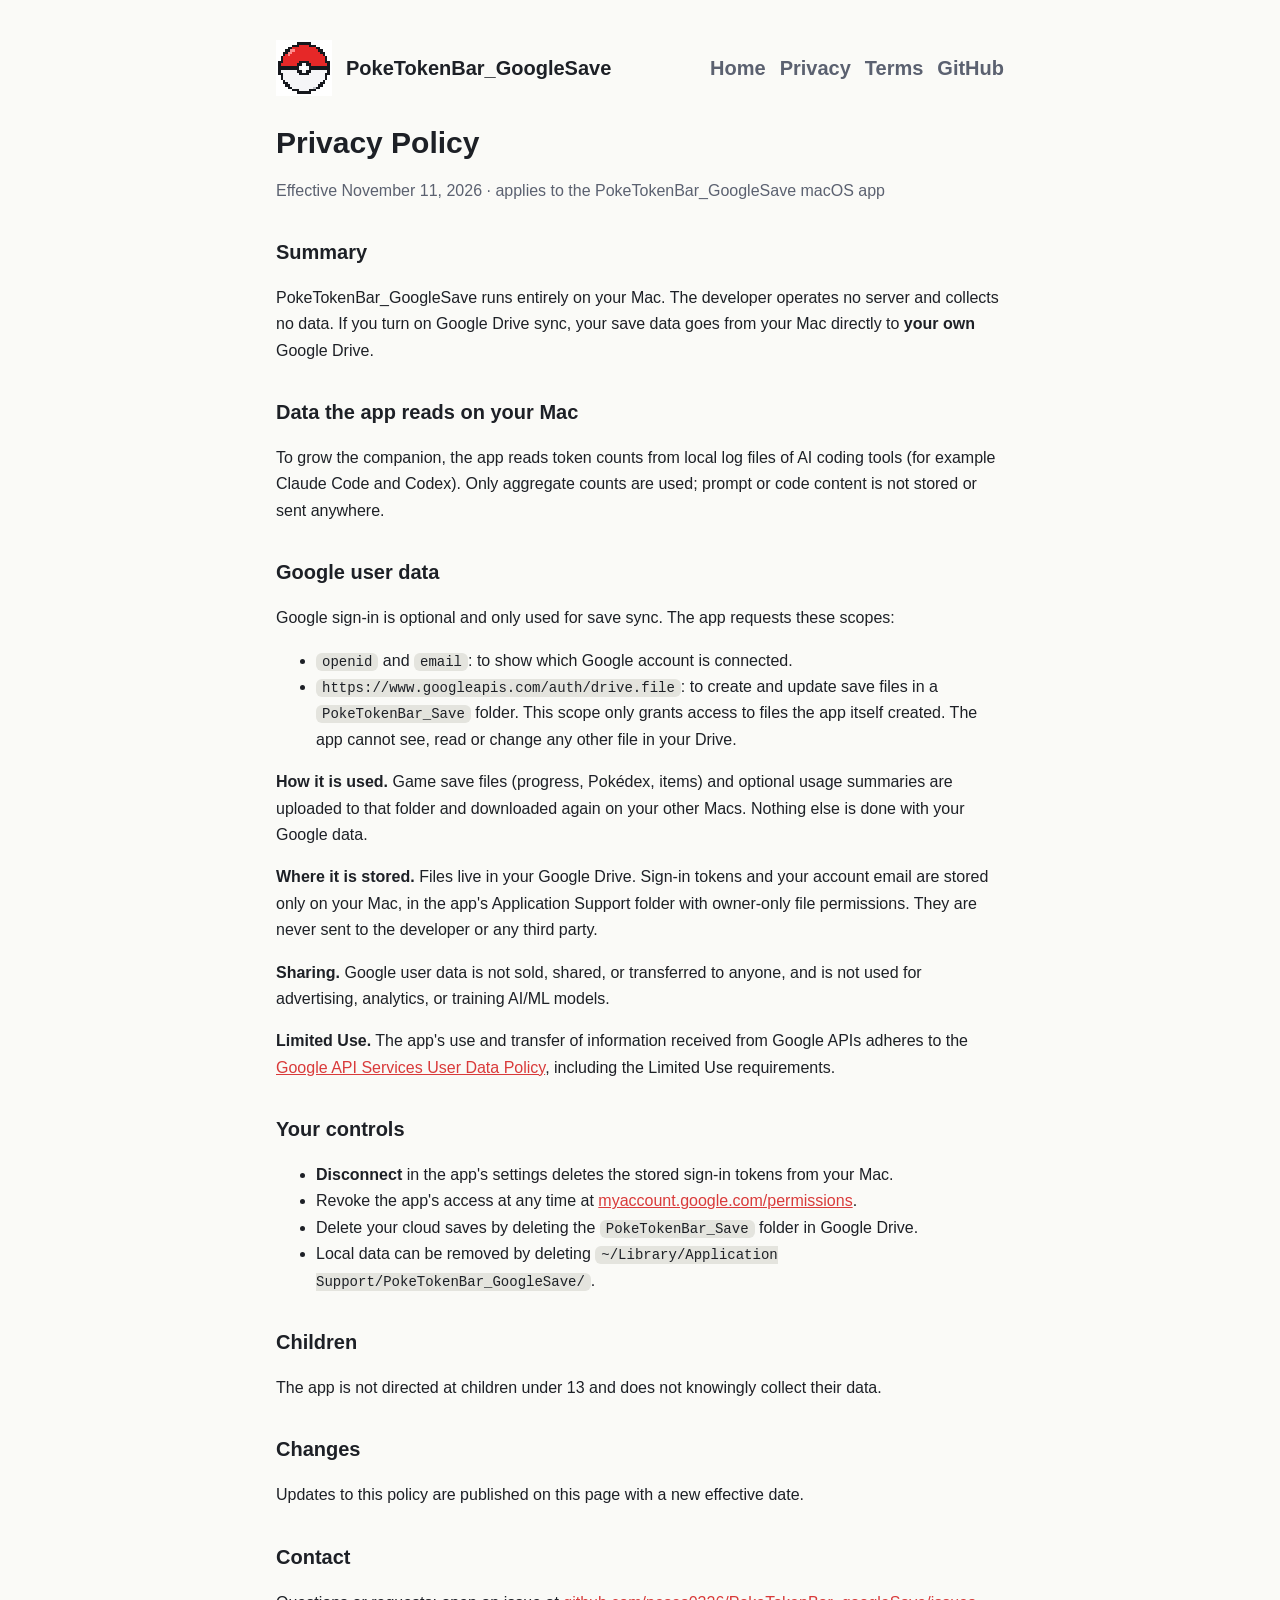
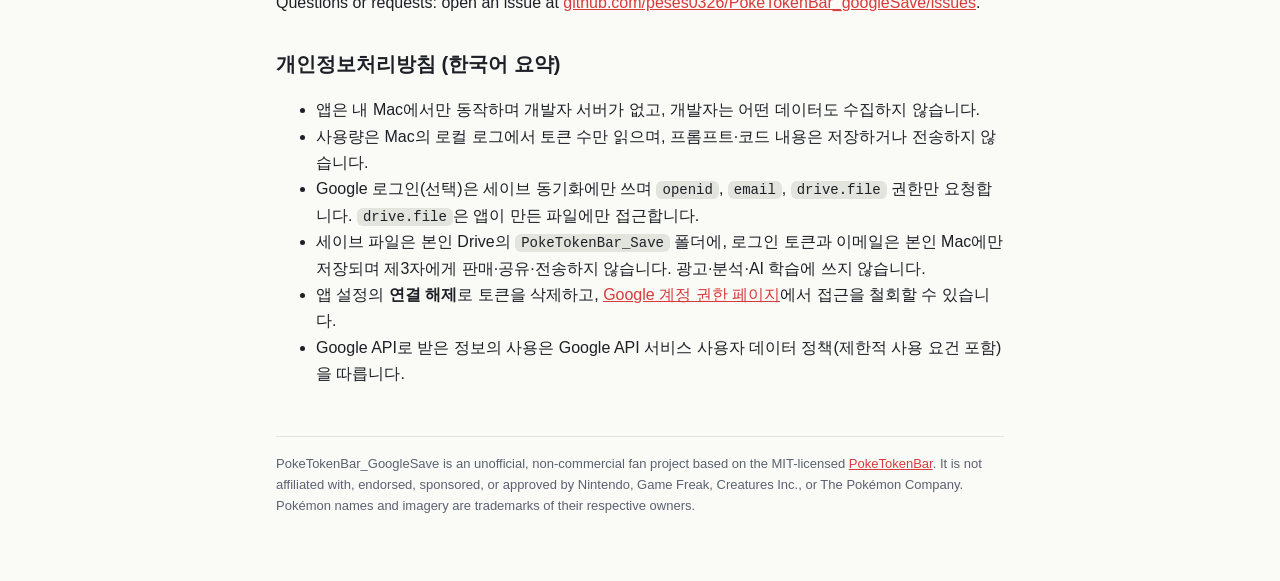
==== privacy.html @ cb00411c "feat(pages): add home, privacy policy and terms pages Co-Authored-By: Claude Opus 5.5 <noreply@anthr" ====
<!doctype html>
<html lang="en">
<head>
<meta charset="utf-8">
<meta name="viewport" content="width=device-width, initial-scale=1">
<title>Privacy Policy · PokeTokenBar_GoogleSave</title>
<link rel="icon" href="assets/logo.png">
<link rel="stylesheet" href="style.css">
</head>
<body>
<main>
<header>
  <img src="assets/logo.png" alt="PokeTokenBar_GoogleSave logo">
  <a href="./">PokeTokenBar_GoogleSave</a>
  <nav><a href="./">Home</a><a href="privacy.html">Privacy</a><a href="terms.html">Terms</a><a href="https://github.com/peses0326/PokeTokenBar_googleSave">GitHub</a></nav>
</header>
<h1>Privacy Policy</h1>
<p class="muted">Effective November 11, 2026 · applies to the PokeTokenBar_GoogleSave macOS app</p>

<h2>Summary</h2>
<p>PokeTokenBar_GoogleSave runs entirely on your Mac. The developer operates no server and collects no data.
If you turn on Google Drive sync, your save data goes from your Mac directly to <strong>your own</strong> Google Drive.</p>

<h2>Data the app reads on your Mac</h2>
<p>To grow the companion, the app reads token counts from local log files of AI coding tools (for example Claude Code and Codex).
Only aggregate counts are used; prompt or code content is not stored or sent anywhere.</p>

<h2>Google user data</h2>
<p>Google sign-in is optional and only used for save sync. The app requests these scopes:</p>
<ul>
  <li><code>openid</code> and <code>email</code>: to show which Google account is connected.</li>
  <li><code>https://www.googleapis.com/auth/drive.file</code>: to create and update save files in a <code>PokeTokenBar_Save</code> folder. This scope only grants access to files the app itself created. The app cannot see, read or change any other file in your Drive.</li>
</ul>
<p><strong>How it is used.</strong> Game save files (progress, Pokédex, items) and optional usage summaries are uploaded to that folder and downloaded again on your other Macs. Nothing else is done with your Google data.</p>
<p><strong>Where it is stored.</strong> Files live in your Google Drive. Sign-in tokens and your account email are stored only on your Mac,
in the app's Application Support folder with owner-only file permissions. They are never sent to the developer or any third party.</p>
<p><strong>Sharing.</strong> Google user data is not sold, shared, or transferred to anyone, and is not used for advertising, analytics, or training AI/ML models.</p>
<p><strong>Limited Use.</strong> The app's use and transfer of information received from Google APIs adheres to the
<a href="https://developers.google.com/terms/api-services-user-data-policy">Google API Services User Data Policy</a>, including the Limited Use requirements.</p>

<h2>Your controls</h2>
<ul>
  <li><strong>Disconnect</strong> in the app's settings deletes the stored sign-in tokens from your Mac.</li>
  <li>Revoke the app's access at any time at <a href="https://myaccount.google.com/permissions">myaccount.google.com/permissions</a>.</li>
  <li>Delete your cloud saves by deleting the <code>PokeTokenBar_Save</code> folder in Google Drive.</li>
  <li>Local data can be removed by deleting <code>~/Library/Application Support/PokeTokenBar_GoogleSave/</code>.</li>
</ul>

<h2>Children</h2>
<p>The app is not directed at children under 13 and does not knowingly collect their data.</p>

<h2>Changes</h2>
<p>Updates to this policy are published on this page with a new effective date.</p>

<h2>Contact</h2>
<p>Questions or requests: open an issue at <a href="https://github.com/peses0326/PokeTokenBar_googleSave/issues">github.com/peses0326/PokeTokenBar_googleSave/issues</a>.</p>

<h2>개인정보처리방침 (한국어 요약)</h2>
<ul>
  <li>앱은 내 Mac에서만 동작하며 개발자 서버가 없고, 개발자는 어떤 데이터도 수집하지 않습니다.</li>
  <li>사용량은 Mac의 로컬 로그에서 토큰 수만 읽으며, 프롬프트·코드 내용은 저장하거나 전송하지 않습니다.</li>
  <li>Google 로그인(선택)은 세이브 동기화에만 쓰며 <code>openid</code>, <code>email</code>, <code>drive.file</code> 권한만 요청합니다. <code>drive.file</code>은 앱이 만든 파일에만 접근합니다.</li>
  <li>세이브 파일은 본인 Drive의 <code>PokeTokenBar_Save</code> 폴더에, 로그인 토큰과 이메일은 본인 Mac에만 저장되며 제3자에게 판매·공유·전송하지 않습니다. 광고·분석·AI 학습에 쓰지 않습니다.</li>
  <li>앱 설정의 <strong>연결 해제</strong>로 토큰을 삭제하고, <a href="https://myaccount.google.com/permissions">Google 계정 권한 페이지</a>에서 접근을 철회할 수 있습니다.</li>
  <li>Google API로 받은 정보의 사용은 Google API 서비스 사용자 데이터 정책(제한적 사용 요건 포함)을 따릅니다.</li>
</ul>
<footer>
  PokeTokenBar_GoogleSave is an unofficial, non-commercial fan project based on the MIT-licensed
  <a href="https://github.com/chattymin/PokeTokenBar">PokeTokenBar</a>. It is not affiliated with, endorsed, sponsored, or approved by
  Nintendo, Game Freak, Creatures Inc., or The Pokémon Company. Pokémon names and imagery are trademarks of their respective owners.
</footer>
</main>
</body>
</html>
---- style.css ----
:root { --bg:#fafaf7; --fg:#1d2026; --muted:#5b6170; --card:#ffffff; --line:#e4e4de; --accent:#d93a3a; }
@media (prefers-color-scheme: dark) { :root { --bg:#14161b; --fg:#e8e9ec; --muted:#9aa0ad; --card:#1c1f26; --line:#2b2f38; --accent:#ff6b6b; } }
* { box-sizing: border-box; }
body { margin:0; background:var(--bg); color:var(--fg); font:16px/1.65 -apple-system, BlinkMacSystemFont, "Segoe UI", "Apple SD Gothic Neo", "Noto Sans KR", sans-serif; }
main { max-width: 760px; margin: 0 auto; padding: 40px 16px 64px; }
header { display:flex; align-items:center; gap:14px; margin-bottom: 28px; }
header img { width:56px; height:56px; image-rendering: pixelated; }
header a { color:inherit; text-decoration:none; font-weight:700; font-size:20px; }
nav { margin-left:auto; display:flex; gap:14px; font-size:14px; }
nav a { color:var(--muted); text-decoration:none; } nav a:hover { color:var(--accent); }
h1 { font-size: 30px; line-height:1.25; margin: 0 0 8px; }
h2 { font-size: 20px; margin: 32px 0 8px; }
p, li { color: var(--fg); } .muted { color: var(--muted); }
a { color: var(--accent); }
.card { background:var(--card); border:1px solid var(--line); border-radius:14px; padding:20px 22px; margin:16px 0; }
.hero { display:flex; gap:18px; align-items:center; } .hero img { width:96px; image-rendering: pixelated; }
code { background: var(--line); padding: 1px 6px; border-radius: 6px; font-size: 14px; }
footer { margin-top: 48px; font-size: 13px; color: var(--muted); border-top:1px solid var(--line); padding-top: 16px; }
@media (max-width: 560px) { header { flex-wrap: wrap; } nav { margin-left:0; width:100%; } .hero { flex-direction: column; align-items:flex-start; } }
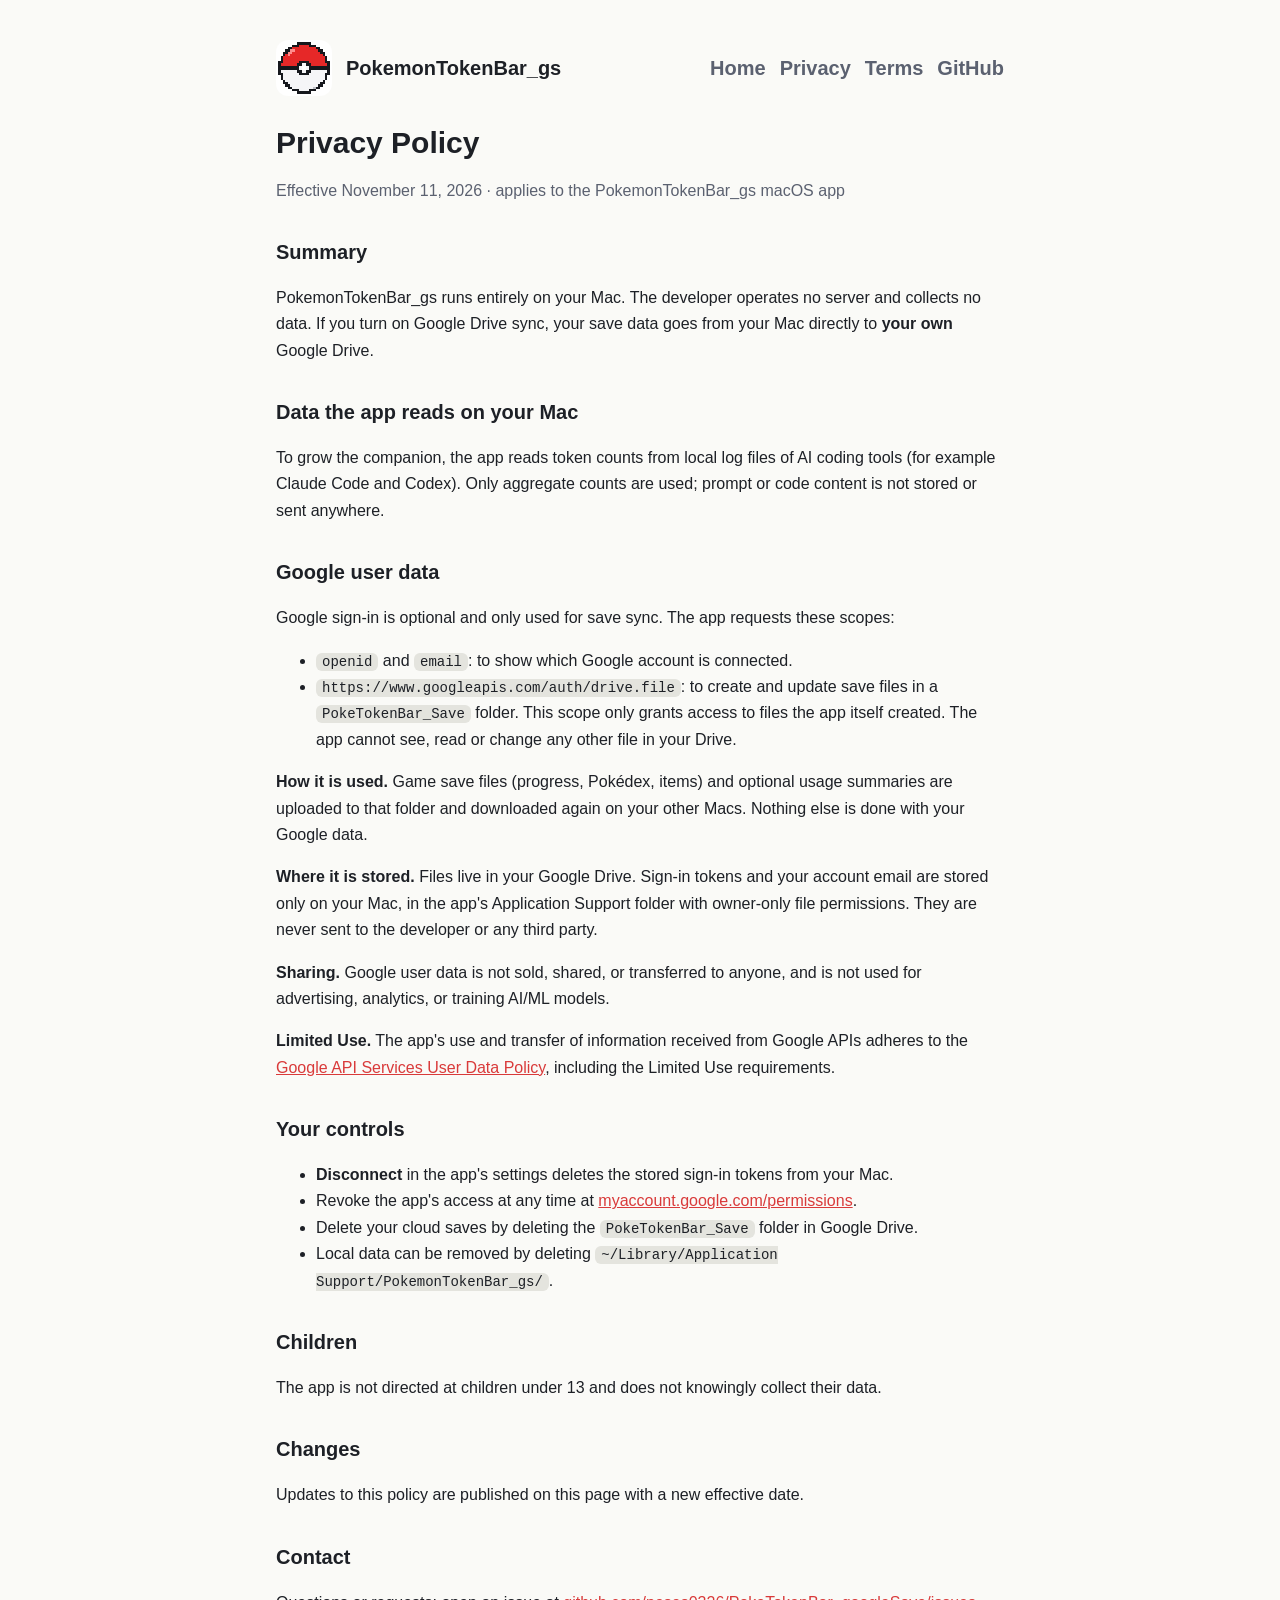
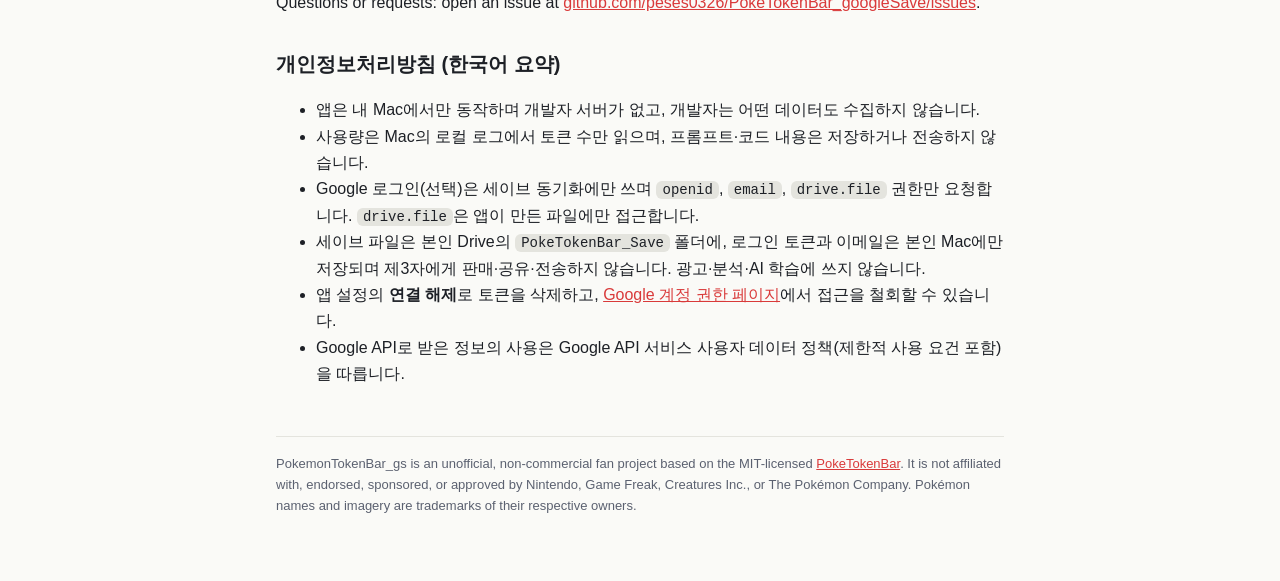
==== commit 77b7dbfc: "docs(pages): rename the app to PokemonTokenBar_gs" ====
--- a/privacy.html
+++ b/privacy.html
@@ -3,22 +3,22 @@
 <head>
 <meta charset="utf-8">
 <meta name="viewport" content="width=device-width, initial-scale=1">
-<title>Privacy Policy · PokeTokenBar_GoogleSave</title>
+<title>Privacy Policy · PokemonTokenBar_gs</title>
 <link rel="icon" href="assets/logo.png">
 <link rel="stylesheet" href="style.css">
 </head>
 <body>
 <main>
 <header>
-  <img src="assets/logo.png" alt="PokeTokenBar_GoogleSave logo">
-  <a href="./">PokeTokenBar_GoogleSave</a>
+  <img src="assets/logo.png" alt="PokemonTokenBar_gs logo">
+  <a href="./">PokemonTokenBar_gs</a>
   <nav><a href="./">Home</a><a href="privacy.html">Privacy</a><a href="terms.html">Terms</a><a href="https://github.com/peses0326/PokeTokenBar_googleSave">GitHub</a></nav>
 </header>
 <h1>Privacy Policy</h1>
-<p class="muted">Effective November 11, 2026 · applies to the PokeTokenBar_GoogleSave macOS app</p>
+<p class="muted">Effective November 11, 2026 · applies to the PokemonTokenBar_gs macOS app</p>
 
 <h2>Summary</h2>
-<p>PokeTokenBar_GoogleSave runs entirely on your Mac. The developer operates no server and collects no data.
+<p>PokemonTokenBar_gs runs entirely on your Mac. The developer operates no server and collects no data.
 If you turn on Google Drive sync, your save data goes from your Mac directly to <strong>your own</strong> Google Drive.</p>
 
 <h2>Data the app reads on your Mac</h2>
@@ -43,7 +43,7 @@
   <li><strong>Disconnect</strong> in the app's settings deletes the stored sign-in tokens from your Mac.</li>
   <li>Revoke the app's access at any time at <a href="https://myaccount.google.com/permissions">myaccount.google.com/permissions</a>.</li>
   <li>Delete your cloud saves by deleting the <code>PokeTokenBar_Save</code> folder in Google Drive.</li>
-  <li>Local data can be removed by deleting <code>~/Library/Application Support/PokeTokenBar_GoogleSave/</code>.</li>
+  <li>Local data can be removed by deleting <code>~/Library/Application Support/PokemonTokenBar_gs/</code>.</li>
 </ul>
 
 <h2>Children</h2>
@@ -65,7 +65,7 @@
   <li>Google API로 받은 정보의 사용은 Google API 서비스 사용자 데이터 정책(제한적 사용 요건 포함)을 따릅니다.</li>
 </ul>
 <footer>
-  PokeTokenBar_GoogleSave is an unofficial, non-commercial fan project based on the MIT-licensed
+  PokemonTokenBar_gs is an unofficial, non-commercial fan project based on the MIT-licensed
   <a href="https://github.com/chattymin/PokeTokenBar">PokeTokenBar</a>. It is not affiliated with, endorsed, sponsored, or approved by
   Nintendo, Game Freak, Creatures Inc., or The Pokémon Company. Pokémon names and imagery are trademarks of their respective owners.
 </footer>
--- a/style.css
+++ b/style.css
@@ -4,7 +4,7 @@
 body { margin:0; background:var(--bg); color:var(--fg); font:16px/1.65 -apple-system, BlinkMacSystemFont, "Segoe UI", "Apple SD Gothic Neo", "Noto Sans KR", sans-serif; }
 main { max-width: 760px; margin: 0 auto; padding: 40px 16px 64px; }
 header { display:flex; align-items:center; gap:14px; margin-bottom: 28px; }
-header img { width:56px; height:56px; image-rendering: pixelated; }
+header img { width:56px; height:56px; image-rendering: pixelated; border-radius:12px; }
 header a { color:inherit; text-decoration:none; font-weight:700; font-size:20px; }
 nav { margin-left:auto; display:flex; gap:14px; font-size:14px; }
 nav a { color:var(--muted); text-decoration:none; } nav a:hover { color:var(--accent); }
@@ -13,7 +13,7 @@
 p, li { color: var(--fg); } .muted { color: var(--muted); }
 a { color: var(--accent); }
 .card { background:var(--card); border:1px solid var(--line); border-radius:14px; padding:20px 22px; margin:16px 0; }
-.hero { display:flex; gap:18px; align-items:center; } .hero img { width:96px; image-rendering: pixelated; }
+.hero { display:flex; gap:18px; align-items:center; } .hero img { width:96px; image-rendering: pixelated; border-radius:16px; }
 code { background: var(--line); padding: 1px 6px; border-radius: 6px; font-size: 14px; }
 footer { margin-top: 48px; font-size: 13px; color: var(--muted); border-top:1px solid var(--line); padding-top: 16px; }
 @media (max-width: 560px) { header { flex-wrap: wrap; } nav { margin-left:0; width:100%; } .hero { flex-direction: column; align-items:flex-start; } }
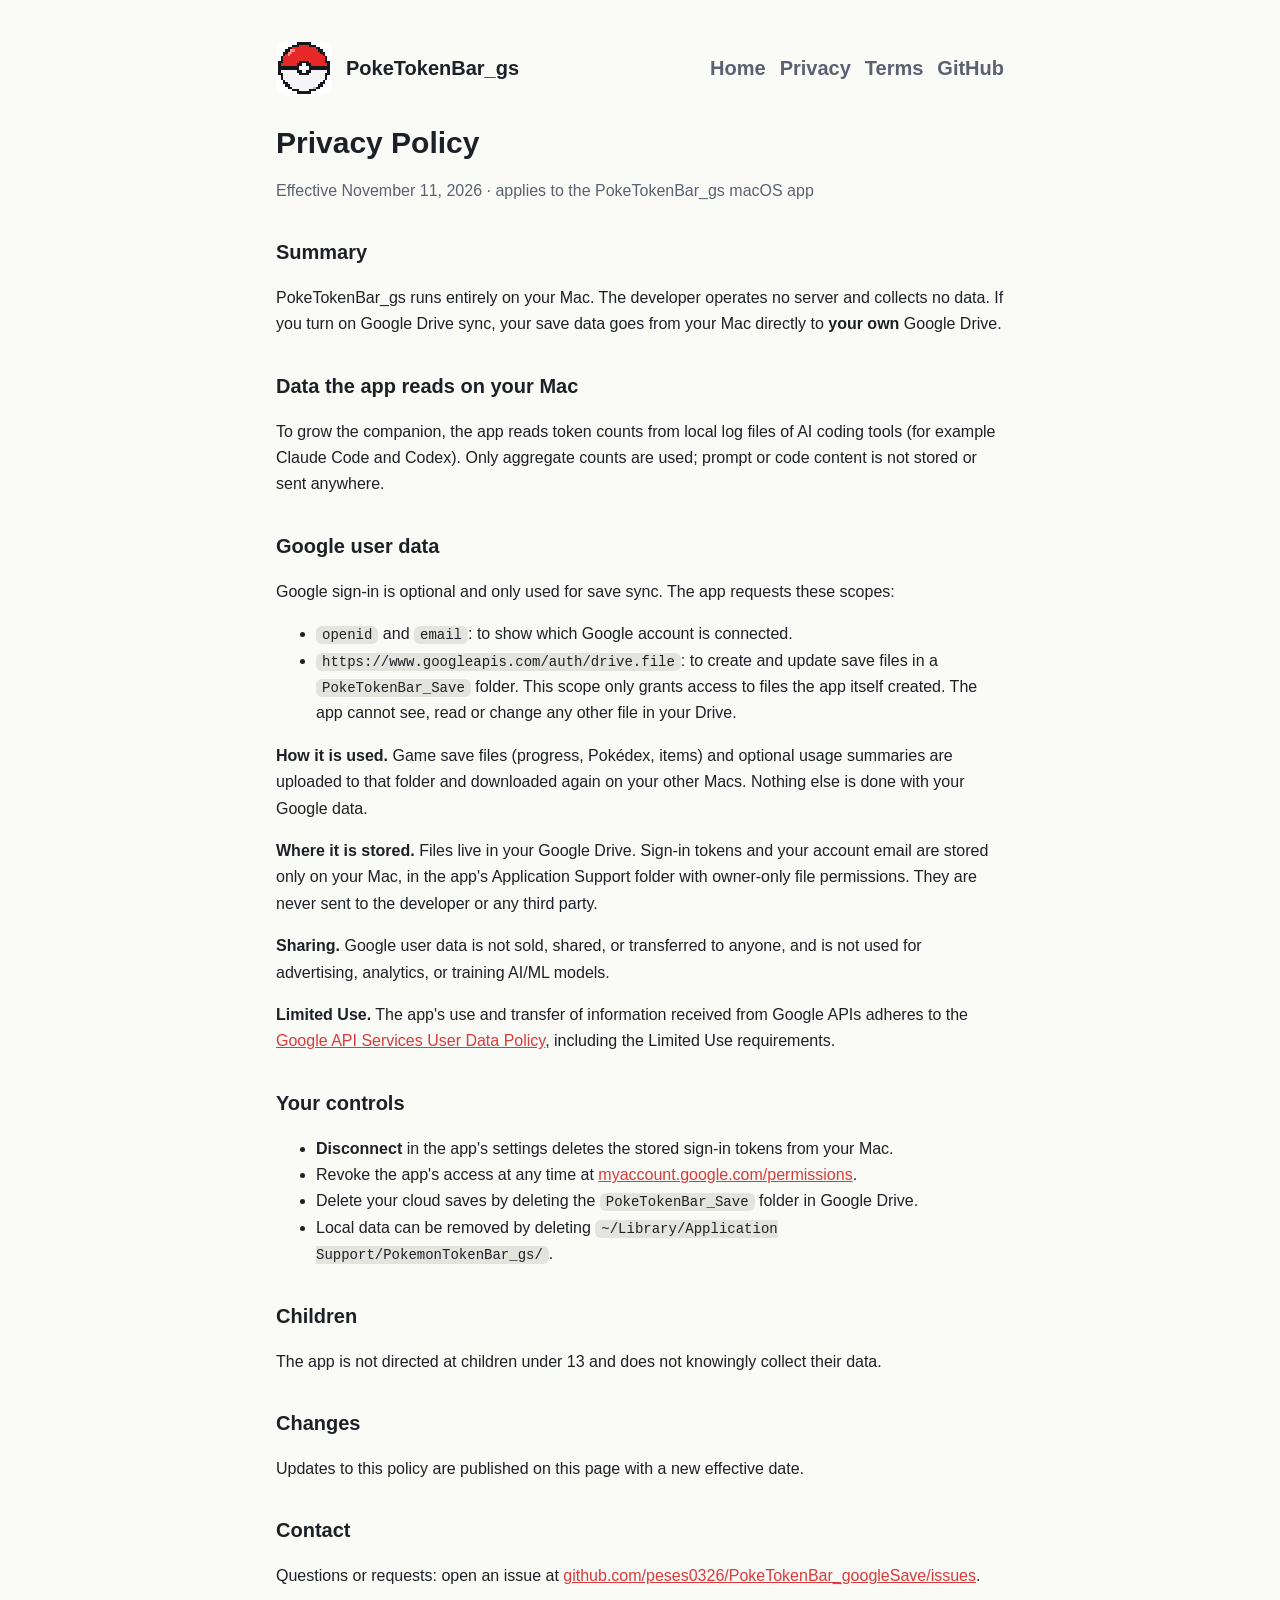
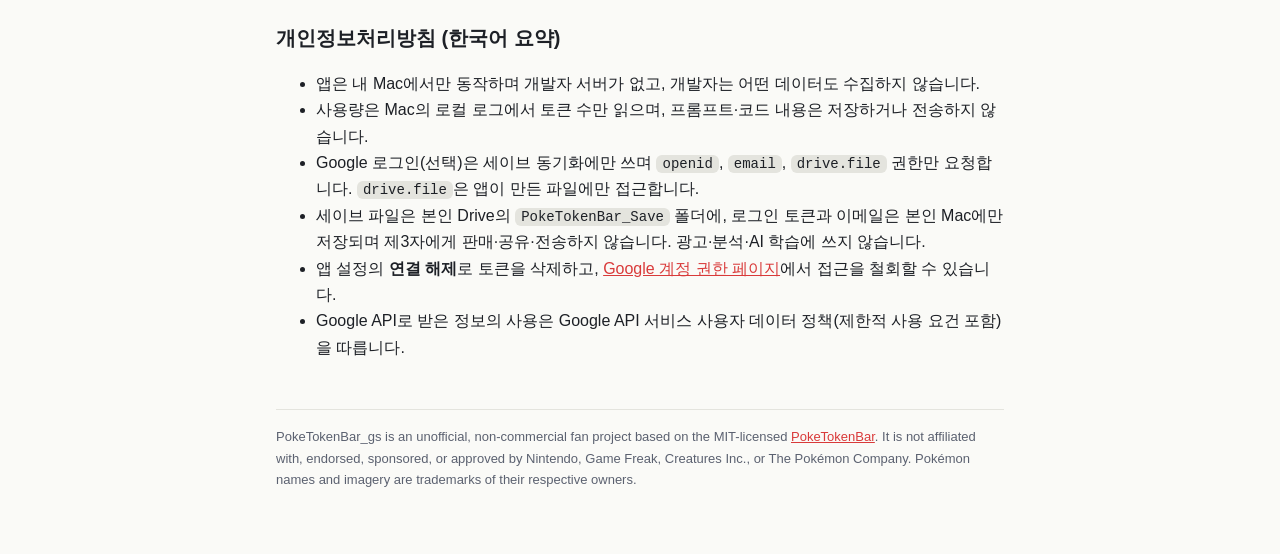
==== commit 3af901a1: "docs(pages): rename to PokeTokenBar_gs and add Search Console verification" ====
--- a/privacy.html
+++ b/privacy.html
@@ -3,22 +3,22 @@
 <head>
 <meta charset="utf-8">
 <meta name="viewport" content="width=device-width, initial-scale=1">
-<title>Privacy Policy · PokemonTokenBar_gs</title>
+<title>Privacy Policy · PokeTokenBar_gs</title>
 <link rel="icon" href="assets/logo.png">
 <link rel="stylesheet" href="style.css">
 </head>
 <body>
 <main>
 <header>
-  <img src="assets/logo.png" alt="PokemonTokenBar_gs logo">
-  <a href="./">PokemonTokenBar_gs</a>
+  <img src="assets/logo.png" alt="PokeTokenBar_gs logo">
+  <a href="./">PokeTokenBar_gs</a>
   <nav><a href="./">Home</a><a href="privacy.html">Privacy</a><a href="terms.html">Terms</a><a href="https://github.com/peses0326/PokeTokenBar_googleSave">GitHub</a></nav>
 </header>
 <h1>Privacy Policy</h1>
-<p class="muted">Effective November 11, 2026 · applies to the PokemonTokenBar_gs macOS app</p>
+<p class="muted">Effective November 11, 2026 · applies to the PokeTokenBar_gs macOS app</p>
 
 <h2>Summary</h2>
-<p>PokemonTokenBar_gs runs entirely on your Mac. The developer operates no server and collects no data.
+<p>PokeTokenBar_gs runs entirely on your Mac. The developer operates no server and collects no data.
 If you turn on Google Drive sync, your save data goes from your Mac directly to <strong>your own</strong> Google Drive.</p>
 
 <h2>Data the app reads on your Mac</h2>
@@ -65,7 +65,7 @@
   <li>Google API로 받은 정보의 사용은 Google API 서비스 사용자 데이터 정책(제한적 사용 요건 포함)을 따릅니다.</li>
 </ul>
 <footer>
-  PokemonTokenBar_gs is an unofficial, non-commercial fan project based on the MIT-licensed
+  PokeTokenBar_gs is an unofficial, non-commercial fan project based on the MIT-licensed
   <a href="https://github.com/chattymin/PokeTokenBar">PokeTokenBar</a>. It is not affiliated with, endorsed, sponsored, or approved by
   Nintendo, Game Freak, Creatures Inc., or The Pokémon Company. Pokémon names and imagery are trademarks of their respective owners.
 </footer>
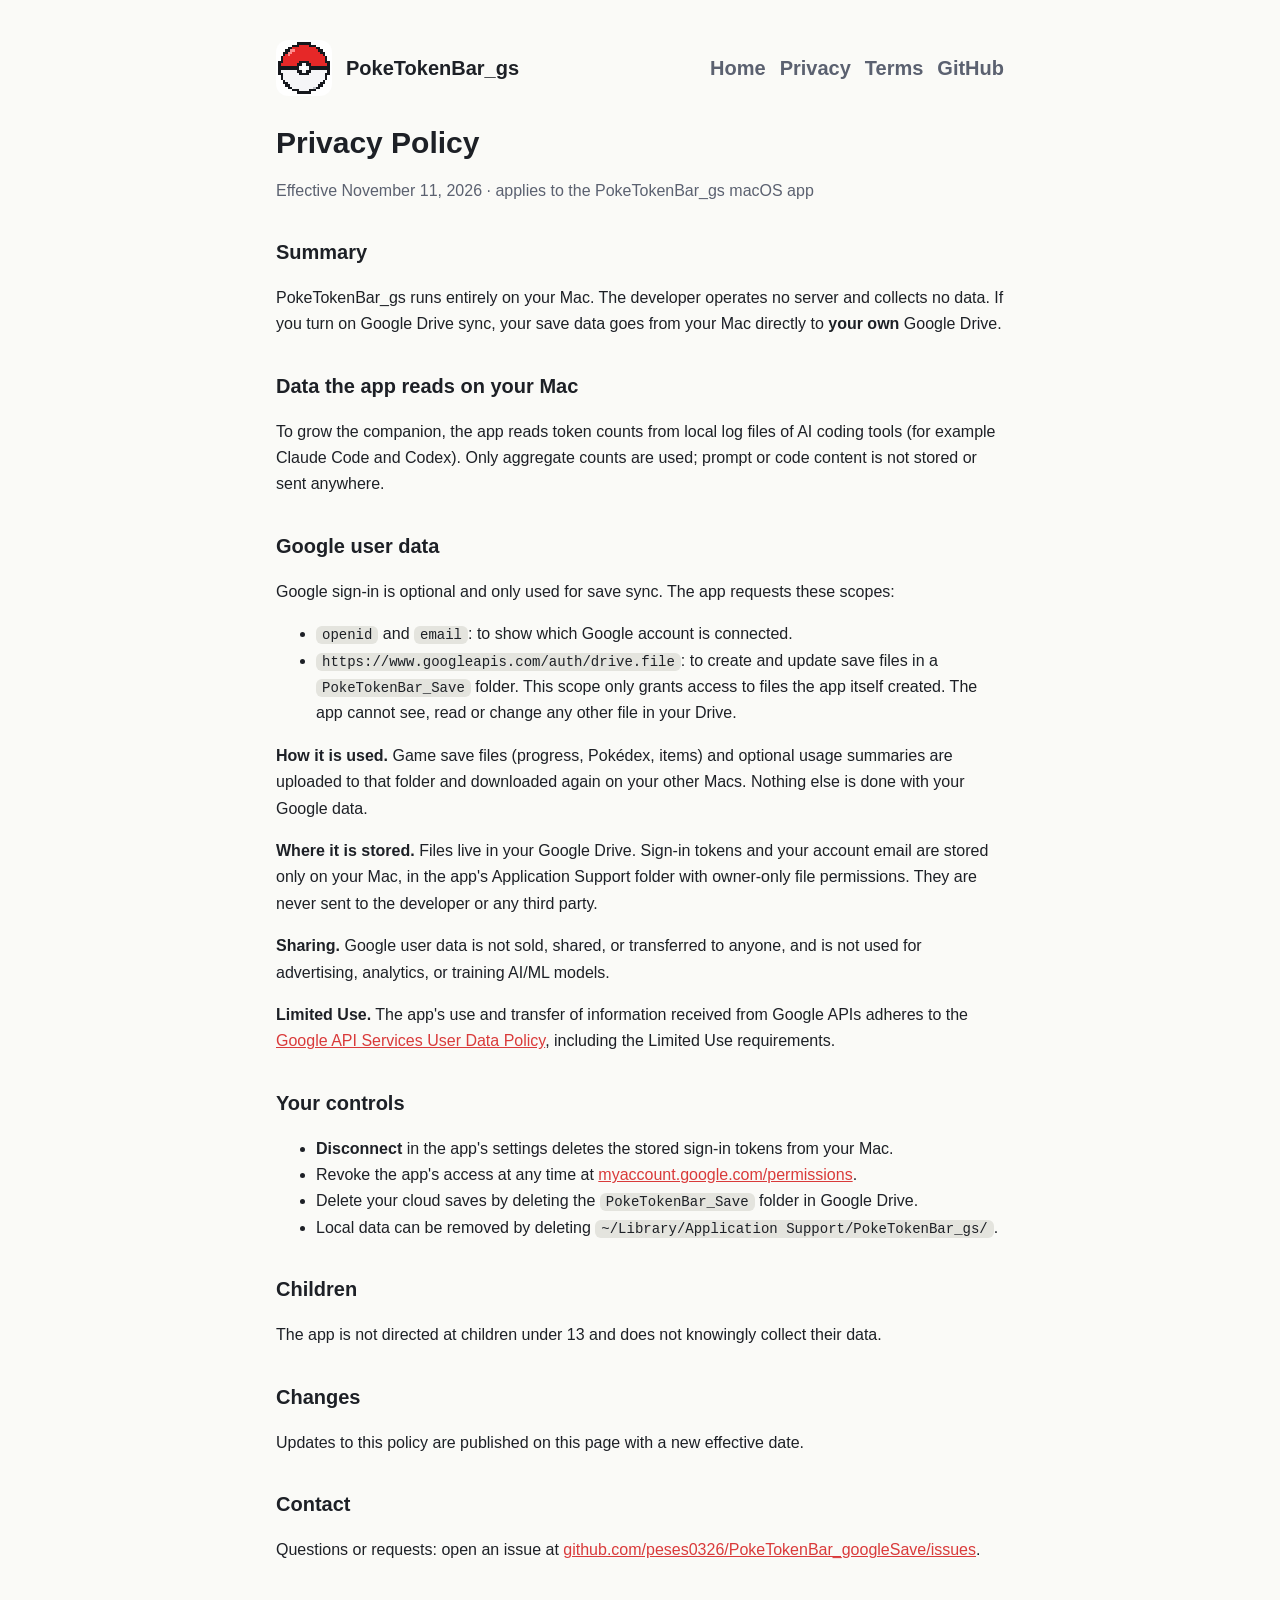
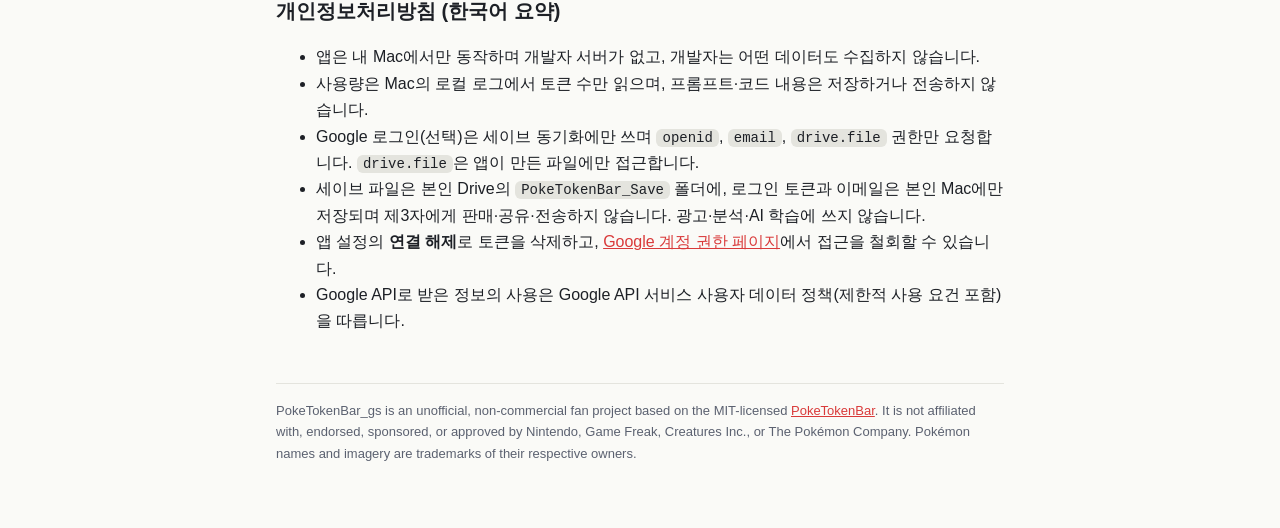
==== commit d3ceb738: "docs(pages): point the privacy policy at the PokeTokenBar_gs data folder Co-Authored-By: Claude Opus" ====
--- a/privacy.html
+++ b/privacy.html
@@ -43,7 +43,7 @@
   <li><strong>Disconnect</strong> in the app's settings deletes the stored sign-in tokens from your Mac.</li>
   <li>Revoke the app's access at any time at <a href="https://myaccount.google.com/permissions">myaccount.google.com/permissions</a>.</li>
   <li>Delete your cloud saves by deleting the <code>PokeTokenBar_Save</code> folder in Google Drive.</li>
-  <li>Local data can be removed by deleting <code>~/Library/Application Support/PokemonTokenBar_gs/</code>.</li>
+  <li>Local data can be removed by deleting <code>~/Library/Application Support/PokeTokenBar_gs/</code>.</li>
 </ul>
 
 <h2>Children</h2>
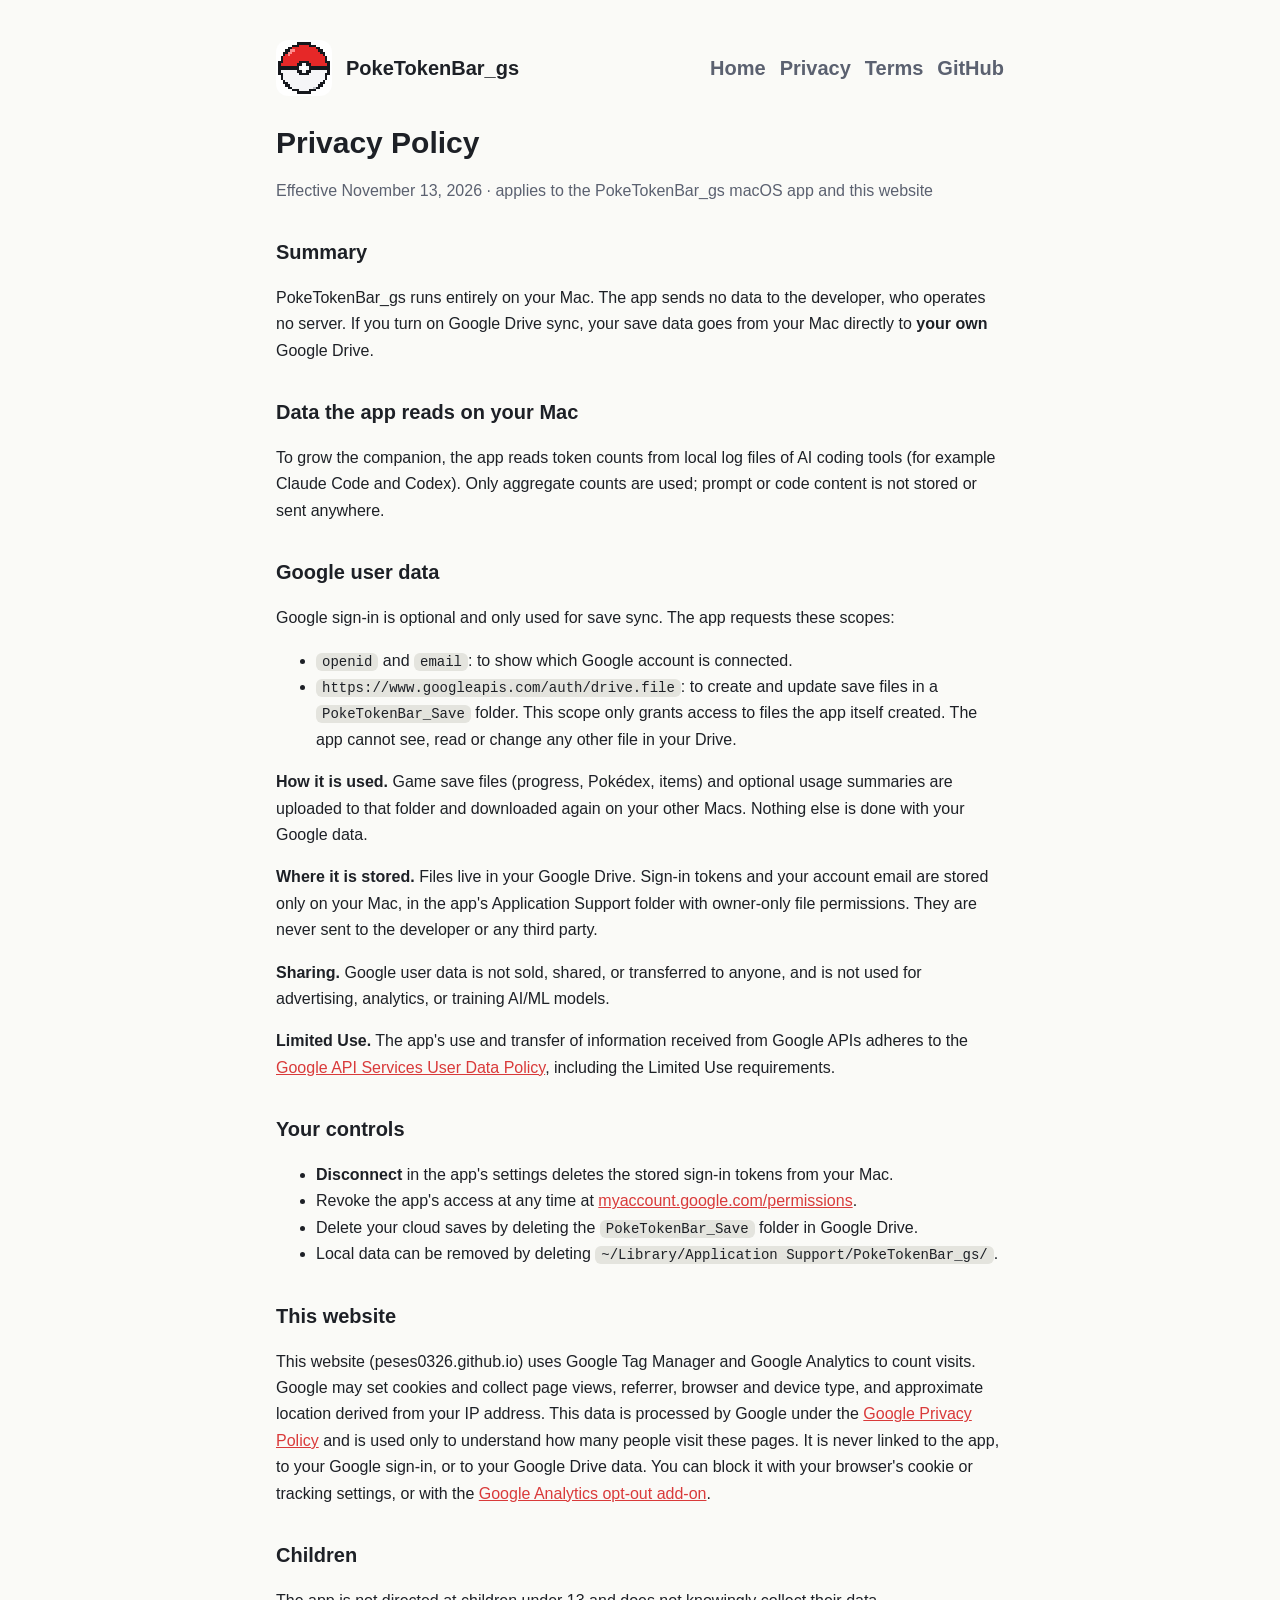
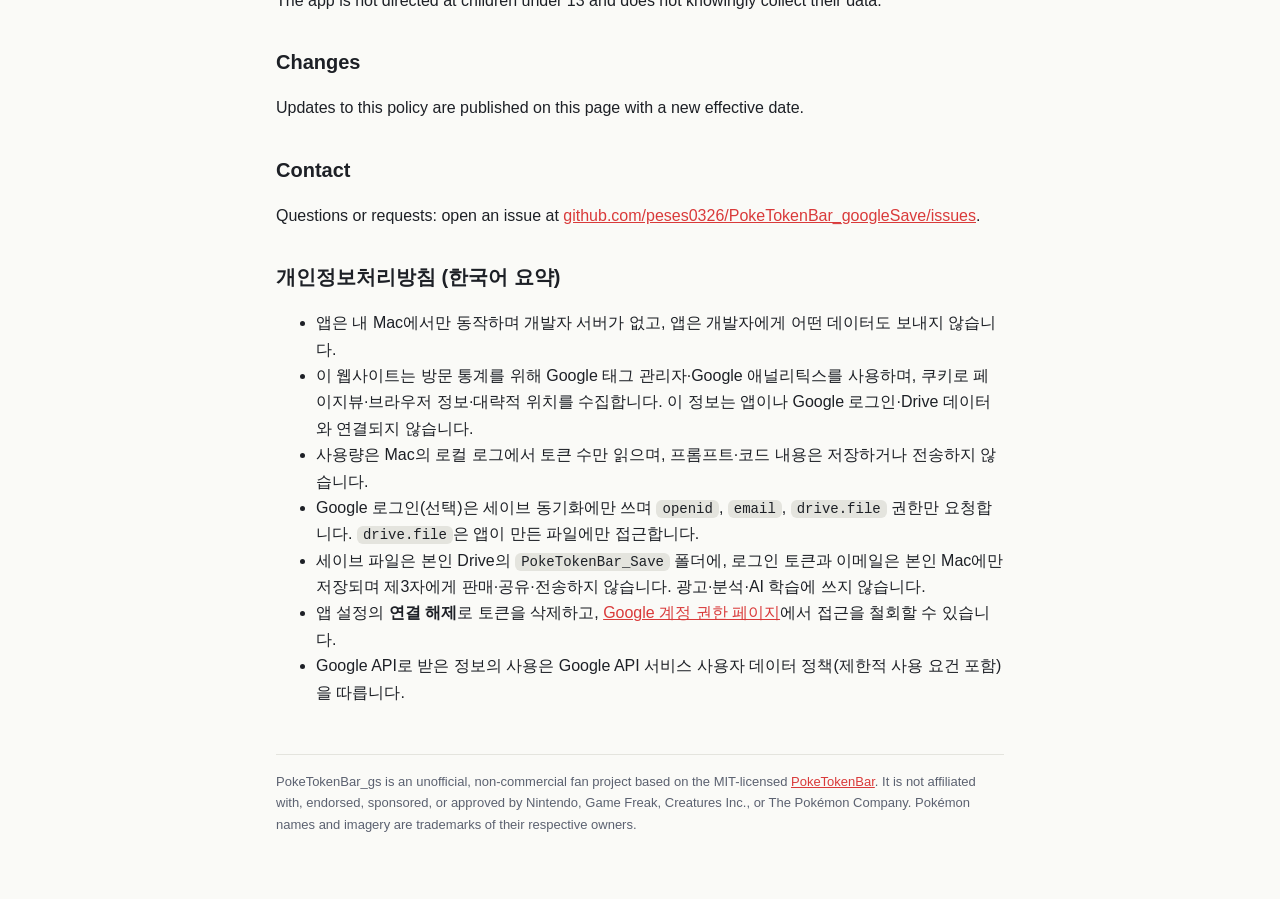
==== commit e2493773: "docs(pages): add Google Tag Manager and disclose website analytics Co-Authored-By: Claude Opus 5.5 <" ====
--- a/privacy.html
+++ b/privacy.html
@@ -1,6 +1,13 @@
 <!doctype html>
 <html lang="en">
 <head>
+<!-- Google Tag Manager -->
+<script>(function(w,d,s,l,i){w[l]=w[l]||[];w[l].push({'gtm.start':
+new Date().getTime(),event:'gtm.js'});var f=d.getElementsByTagName(s)[0],
+j=d.createElement(s),dl=l!='dataLayer'?'&l='+l:'';j.async=true;j.src=
+'https://www.googletagmanager.com/gtm.js?id='+i+dl;f.parentNode.insertBefore(j,f);
+})(window,document,'script','dataLayer','GTM-5NPB27H5');</script>
+<!-- End Google Tag Manager -->
 <meta charset="utf-8">
 <meta name="viewport" content="width=device-width, initial-scale=1">
 <title>Privacy Policy · PokeTokenBar_gs</title>
@@ -8,6 +15,10 @@
 <link rel="stylesheet" href="style.css">
 </head>
 <body>
+<!-- Google Tag Manager (noscript) -->
+<noscript><iframe src="https://www.googletagmanager.com/ns.html?id=GTM-5NPB27H5"
+height="0" width="0" style="display:none;visibility:hidden"></iframe></noscript>
+<!-- End Google Tag Manager (noscript) -->
 <main>
 <header>
   <img src="assets/logo.png" alt="PokeTokenBar_gs logo">
@@ -15,10 +26,10 @@
   <nav><a href="./">Home</a><a href="privacy.html">Privacy</a><a href="terms.html">Terms</a><a href="https://github.com/peses0326/PokeTokenBar_googleSave">GitHub</a></nav>
 </header>
 <h1>Privacy Policy</h1>
-<p class="muted">Effective November 11, 2026 · applies to the PokeTokenBar_gs macOS app</p>
+<p class="muted">Effective November 13, 2026 · applies to the PokeTokenBar_gs macOS app and this website</p>
 
 <h2>Summary</h2>
-<p>PokeTokenBar_gs runs entirely on your Mac. The developer operates no server and collects no data.
+<p>PokeTokenBar_gs runs entirely on your Mac. The app sends no data to the developer, who operates no server.
 If you turn on Google Drive sync, your save data goes from your Mac directly to <strong>your own</strong> Google Drive.</p>
 
 <h2>Data the app reads on your Mac</h2>
@@ -46,6 +57,14 @@
   <li>Local data can be removed by deleting <code>~/Library/Application Support/PokeTokenBar_gs/</code>.</li>
 </ul>
 
+<h2>This website</h2>
+<p>This website (peses0326.github.io) uses Google Tag Manager and Google Analytics to count visits.
+Google may set cookies and collect page views, referrer, browser and device type, and approximate location derived from your IP address.
+This data is processed by Google under the <a href="https://policies.google.com/privacy">Google Privacy Policy</a>
+and is used only to understand how many people visit these pages. It is never linked to the app, to your Google sign-in, or to your Google Drive data.
+You can block it with your browser's cookie or tracking settings, or with the
+<a href="https://tools.google.com/dlpage/gaoptout">Google Analytics opt-out add-on</a>.</p>
+
 <h2>Children</h2>
 <p>The app is not directed at children under 13 and does not knowingly collect their data.</p>
 
@@ -57,7 +76,8 @@
 
 <h2>개인정보처리방침 (한국어 요약)</h2>
 <ul>
-  <li>앱은 내 Mac에서만 동작하며 개발자 서버가 없고, 개발자는 어떤 데이터도 수집하지 않습니다.</li>
+  <li>앱은 내 Mac에서만 동작하며 개발자 서버가 없고, 앱은 개발자에게 어떤 데이터도 보내지 않습니다.</li>
+  <li>이 웹사이트는 방문 통계를 위해 Google 태그 관리자·Google 애널리틱스를 사용하며, 쿠키로 페이지뷰·브라우저 정보·대략적 위치를 수집합니다. 이 정보는 앱이나 Google 로그인·Drive 데이터와 연결되지 않습니다.</li>
   <li>사용량은 Mac의 로컬 로그에서 토큰 수만 읽으며, 프롬프트·코드 내용은 저장하거나 전송하지 않습니다.</li>
   <li>Google 로그인(선택)은 세이브 동기화에만 쓰며 <code>openid</code>, <code>email</code>, <code>drive.file</code> 권한만 요청합니다. <code>drive.file</code>은 앱이 만든 파일에만 접근합니다.</li>
   <li>세이브 파일은 본인 Drive의 <code>PokeTokenBar_Save</code> 폴더에, 로그인 토큰과 이메일은 본인 Mac에만 저장되며 제3자에게 판매·공유·전송하지 않습니다. 광고·분석·AI 학습에 쓰지 않습니다.</li>
